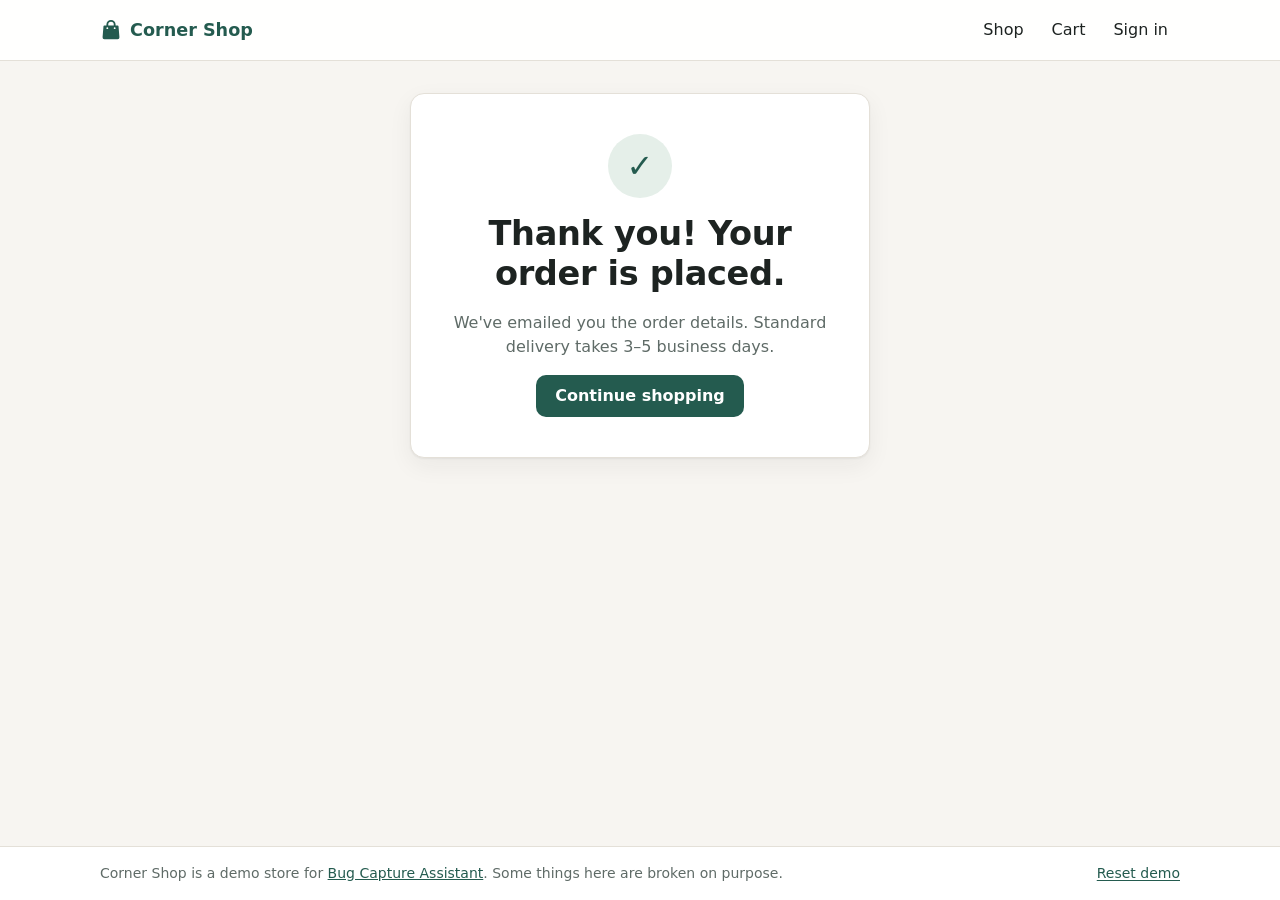
==== demo/order-confirmation/index.html @ e7c52d7b "Add Corner Shop, a demo store with hidden planted bugs. A small static store to show the extension o" ====
<!doctype html>
<html lang="en">
  <head>
    <meta charset="utf-8" />
    <meta name="viewport" content="width=device-width, initial-scale=1" />
    <title>Order placed | Corner Shop</title>
    <link rel="icon" href="../assets/favicon.svg" type="image/svg+xml" />
    <link rel="stylesheet" href="../assets/styles.css" />
    <script type="module">
      import { renderChrome } from '../assets/app.js';
      renderChrome('order-confirmation');
    </script>
  </head>
  <body>
    <header class="site-header" id="site-header"></header>
    <main class="container page page--narrow">
      <section class="card confirm-card">
        <div class="confirm-icon" aria-hidden="true">✓</div>
        <h1>Thank you! Your order is placed.</h1>
        <p class="muted">We've emailed you the order details. Standard delivery takes 3–5 business days.</p>
        <a class="btn btn-primary" href="../shop/">Continue shopping</a>
      </section>
    </main>
    <footer class="site-footer" id="site-footer"></footer>
  </body>
</html>
---- demo/assets/styles.css ----
:root {
  --bg: #f7f5f1;
  --surface: #ffffff;
  --text: #1d2321;
  --muted: #5f6b67;
  --line: #e4e0d8;
  --accent: #245b4f;
  --accent-hover: #1b473d;
  --accent-soft: #e5efe9;
  --danger: #b42318;
  --danger-soft: #fdecea;
  --danger-line: #f5c2bc;
  --success: #17663a;
  --warning-soft: #fff4dc;
  --radius: 14px;
  --shadow: 0 1px 2px rgb(29 35 33 / 6%), 0 8px 24px rgb(29 35 33 / 6%);
  color-scheme: light;
}

* {
  box-sizing: border-box;
}

[hidden] {
  display: none !important;
}

body {
  margin: 0;
  min-height: 100vh;
  display: flex;
  flex-direction: column;
  background: var(--bg);
  color: var(--text);
  font: 16px/1.5 system-ui, -apple-system, 'Segoe UI', Roboto, Helvetica, Arial, sans-serif;
}

a {
  color: var(--accent);
}

h1,
h2,
h3 {
  line-height: 1.2;
  margin: 0 0 0.5em;
}

h1 {
  font-size: clamp(1.6rem, 3vw, 2.1rem);
  letter-spacing: -0.01em;
}

h2 {
  font-size: 1.15rem;
}

h3 {
  font-size: 1rem;
}

code {
  padding: 0.1em 0.35em;
  border-radius: 6px;
  background: var(--accent-soft);
  font-size: 0.9em;
}

.container {
  width: min(1080px, 100% - 32px);
  margin-inline: auto;
}

.page {
  flex: 1;
  padding-block: 32px 48px;
}

.page--narrow {
  width: min(460px, 100% - 32px);
}

.muted {
  color: var(--muted);
}

.small {
  font-size: 0.875rem;
}

.center {
  text-align: center;
}

.stack {
  display: flex;
  flex-direction: column;
  gap: 16px;
}

/* ---------------------------------------------------------------- header */

.site-header {
  position: sticky;
  top: 0;
  z-index: 10;
  background: rgb(255 255 255 / 92%);
  backdrop-filter: blur(8px);
  border-bottom: 1px solid var(--line);
}

.header-inner {
  display: flex;
  align-items: center;
  justify-content: space-between;
  min-height: 60px;
  gap: 16px;
}

.logo {
  display: inline-flex;
  align-items: center;
  gap: 8px;
  color: var(--accent);
  font-weight: 700;
  font-size: 1.1rem;
  text-decoration: none;
}

.site-nav {
  display: flex;
  align-items: center;
  gap: 4px;
}

.site-nav a {
  display: inline-flex;
  align-items: center;
  gap: 6px;
  padding: 6px 12px;
  border-radius: 999px;
  color: var(--text);
  text-decoration: none;
  font-weight: 500;
}

.site-nav a:hover,
.site-nav a[aria-current='page'] {
  background: var(--accent-soft);
  color: var(--accent);
}

.cart-badge {
  min-width: 20px;
  padding: 0 6px;
  border-radius: 999px;
  background: var(--accent);
  color: #fff;
  font-size: 0.75rem;
  line-height: 20px;
  text-align: center;
}

.cart-badge[hidden] {
  display: none;
}

.user-chip {
  margin-left: 6px;
  padding: 6px 12px;
  border-radius: 999px;
  background: var(--bg);
  border: 1px solid var(--line);
  font-size: 0.875rem;
}

/* ---------------------------------------------------------------- footer */

.site-footer {
  border-top: 1px solid var(--line);
  background: var(--surface);
  font-size: 0.875rem;
  color: var(--muted);
}

.footer-inner {
  display: flex;
  flex-wrap: wrap;
  align-items: center;
  justify-content: space-between;
  gap: 8px 24px;
  padding-block: 16px;
}

.footer-inner p {
  margin: 0;
}

/* --------------------------------------------------------------- buttons */

.btn {
  display: inline-flex;
  align-items: center;
  justify-content: center;
  gap: 8px;
  min-height: 42px;
  padding: 0 18px;
  border: 1px solid transparent;
  border-radius: 10px;
  font: inherit;
  font-weight: 600;
  text-decoration: none;
  cursor: pointer;
  transition: background-color 0.15s, border-color 0.15s;
}

.btn:disabled,
.btn.is-disabled {
  opacity: 0.55;
  cursor: not-allowed;
}

.btn-primary {
  background: var(--accent);
  color: #fff;
}

.btn-primary:not(:disabled):hover {
  background: var(--accent-hover);
}

.btn-secondary {
  background: var(--surface);
  border-color: var(--line);
  color: var(--text);
}

.btn-secondary:not(:disabled):hover {
  border-color: var(--accent);
  color: var(--accent);
}

.btn-block {
  width: 100%;
}

.btn-large {
  min-height: 50px;
  padding: 0 28px;
  font-size: 1.05rem;
}

.link-button {
  padding: 0;
  border: 0;
  background: none;
  color: var(--accent);
  font: inherit;
  cursor: pointer;
  text-decoration: underline;
  text-underline-offset: 2px;
}

/* ----------------------------------------------------------------- cards */

.card {
  background: var(--surface);
  border: 1px solid var(--line);
  border-radius: var(--radius);
  box-shadow: var(--shadow);
  padding: 24px;
}

.two-columns {
  display: grid;
  grid-template-columns: minmax(0, 1fr) 340px;
  gap: 24px;
  align-items: start;
}

@media (max-width: 860px) {
  .two-columns {
    grid-template-columns: 1fr;
  }
}

/* ----------------------------------------------------------------- forms */

.field {
  display: flex;
  flex-direction: column;
  gap: 6px;
  font-size: 0.9rem;
  font-weight: 500;
}

.field input {
  min-height: 42px;
  width: 100%;
  padding: 0 12px;
  border: 1px solid var(--line);
  border-radius: 10px;
  background: #fff;
  font: inherit;
  font-weight: 400;
  color: var(--text);
}

.field input:focus {
  outline: 2px solid var(--accent);
  outline-offset: 1px;
  border-color: transparent;
}

.field input[aria-invalid='true'] {
  border-color: var(--danger);
  background: var(--danger-soft);
}

.field-row {
  display: flex;
  gap: 8px;
}

.field-hint {
  min-height: 1.25em;
  margin: 6px 0 0;
  font-size: 0.85rem;
  color: var(--muted);
}

.field-hint--error {
  color: var(--danger);
}

.field-hint--success {
  color: var(--success);
}

.form-grid {
  display: grid;
  grid-template-columns: 1fr 1fr;
  gap: 14px;
}

.field--wide {
  grid-column: 1 / -1;
}

.form-alert {
  padding: 10px 14px;
  border: 1px solid var(--danger-line);
  border-radius: 10px;
  background: var(--danger-soft);
  color: var(--danger);
  font-size: 0.9rem;
}

.hint {
  margin: 20px 0 6px;
  padding: 10px 14px;
  border-radius: 10px;
  background: var(--warning-soft);
  font-size: 0.9rem;
}

/* --------------------------------------------------------------- sign in */

.auth-card h1 {
  margin-bottom: 4px;
}

.auth-card form {
  margin-top: 20px;
}

/* ------------------------------------------------------------------ shop */

.hero {
  padding: 32px;
  margin-bottom: 32px;
  border-radius: var(--radius);
  background: linear-gradient(120deg, #e5efe9 0%, #f3ead9 100%);
}

.hero h1 {
  max-width: 560px;
}

.hero p {
  margin: 0;
}

.eyebrow {
  margin: 0 0 6px;
  color: var(--accent);
  font-size: 0.8rem;
  font-weight: 700;
  letter-spacing: 0.08em;
  text-transform: uppercase;
}

.search-form {
  display: flex;
  gap: 8px;
  max-width: 520px;
  margin-bottom: 28px;
}

.search-form input {
  flex: 1;
  min-height: 42px;
  padding: 0 14px;
  border: 1px solid var(--line);
  border-radius: 10px;
  background: #fff;
  font: inherit;
}

.search-form input:focus {
  outline: 2px solid var(--accent);
  outline-offset: 1px;
  border-color: transparent;
}

.product-grid > .empty {
  grid-column: 1 / -1;
  padding: 40px 24px;
}

.visually-hidden {
  position: absolute;
  width: 1px;
  height: 1px;
  overflow: hidden;
  clip: rect(0 0 0 0);
  white-space: nowrap;
}

.section-head {
  display: flex;
  align-items: baseline;
  justify-content: space-between;
  margin-bottom: 16px;
}

.section-head h2 {
  margin: 0;
}

.product-grid {
  display: grid;
  grid-template-columns: repeat(auto-fill, minmax(220px, 1fr));
  gap: 20px;
}

.product-card {
  display: flex;
  flex-direction: column;
  overflow: hidden;
  background: var(--surface);
  border: 1px solid var(--line);
  border-radius: var(--radius);
  box-shadow: var(--shadow);
}

.product-art {
  position: relative;
  display: grid;
  place-items: center;
  aspect-ratio: 4 / 3;
  background: var(--art, var(--accent-soft));
}

.product-emoji {
  font-size: 64px;
  line-height: 1;
}

.badge {
  position: absolute;
  top: 12px;
  left: 12px;
  padding: 2px 10px;
  border-radius: 999px;
  font-size: 0.8rem;
  font-weight: 700;
}

.badge--sale {
  background: var(--danger);
  color: #fff;
}

.product-body {
  display: flex;
  flex: 1;
  flex-direction: column;
  gap: 4px;
  padding: 16px;
}

.product-body h3 {
  margin: 0;
}

.price {
  display: flex;
  align-items: baseline;
  gap: 8px;
  margin: 0 0 12px;
}

.price s {
  color: var(--muted);
  font-size: 0.9rem;
}

.product-body .btn {
  margin-top: auto;
}

/* ------------------------------------------------------------------ cart */

.list-card {
  padding: 8px 24px;
}

.cart-row {
  display: grid;
  grid-template-columns: 56px minmax(0, 1fr) auto 90px;
  align-items: center;
  gap: 16px;
  padding-block: 16px;
  border-bottom: 1px solid var(--line);
}

.cart-row:last-child {
  border-bottom: 0;
}

.thumb {
  display: grid;
  place-items: center;
  width: 56px;
  height: 56px;
  border-radius: 12px;
  background: var(--art, var(--accent-soft));
  font-size: 28px;
}

.cart-row-info {
  display: flex;
  flex-direction: column;
  align-items: flex-start;
  gap: 2px;
}

.cart-row-info .link-button {
  font-size: 0.85rem;
}

.cart-row-total {
  text-align: right;
}

.qty {
  display: inline-flex;
  align-items: center;
  border: 1px solid var(--line);
  border-radius: 10px;
}

.qty-button {
  width: 34px;
  height: 34px;
  border: 0;
  background: none;
  font: inherit;
  font-size: 1.1rem;
  cursor: pointer;
}

.qty-value {
  min-width: 24px;
  text-align: center;
}

.empty {
  padding: 32px 0;
  text-align: center;
}

.summary-card {
  position: sticky;
  top: 84px;
}

.totals {
  margin: 0 0 20px;
}

.totals > div {
  display: flex;
  justify-content: space-between;
  padding-block: 6px;
}

.totals dt,
.totals dd {
  margin: 0;
}

.totals-total {
  margin-top: 6px;
  padding-top: 12px !important;
  border-top: 1px solid var(--line);
  font-size: 1.1rem;
  font-weight: 700;
}

.promo-form {
  margin-bottom: 16px;
}

/* -------------------------------------------------------------- checkout */

.form-card h2 {
  margin-bottom: 16px;
}

.options {
  display: flex;
  flex-direction: column;
  gap: 10px;
}

.option {
  display: flex;
  align-items: center;
  gap: 12px;
  padding: 14px 16px;
  border: 1px solid var(--line);
  border-radius: 12px;
  cursor: pointer;
}

.option:has(input:checked) {
  border-color: var(--accent);
  background: var(--accent-soft);
}

.option input {
  accent-color: var(--accent);
}

.option-text {
  display: flex;
  flex: 1;
  flex-direction: column;
}

.option-text small {
  color: var(--muted);
}

.option-price {
  font-weight: 600;
}

.notice {
  margin-top: 14px;
  padding: 12px 16px;
  border-radius: 12px;
  font-size: 0.9rem;
}

.notice--error {
  border: 1px solid var(--danger-line);
  background: var(--danger-soft);
  color: var(--danger);
}

.order-lines {
  display: flex;
  flex-direction: column;
  gap: 8px;
  margin-bottom: 12px;
  padding-bottom: 12px;
  border-bottom: 1px solid var(--line);
}

.order-line {
  display: flex;
  justify-content: space-between;
  gap: 12px;
  font-size: 0.95rem;
}

/* ---------------------------------------------------------- confirmation */

.confirm-card {
  text-align: center;
  padding-block: 40px;
}

.confirm-icon {
  display: grid;
  place-items: center;
  width: 64px;
  height: 64px;
  margin: 0 auto 16px;
  border-radius: 50%;
  background: var(--accent-soft);
  color: var(--accent);
  font-size: 32px;
  font-weight: 700;
}

/* ---------------------------------------------------------------- toasts */

.toast-region {
  position: fixed;
  right: 20px;
  bottom: 20px;
  z-index: 50;
  display: flex;
  flex-direction: column;
  gap: 10px;
  max-width: min(380px, 100% - 40px);
}

.toast {
  padding: 12px 16px;
  border-radius: 12px;
  box-shadow: 0 10px 30px rgb(29 35 33 / 18%);
  font-size: 0.95rem;
  animation: toast-in 0.2s ease-out;
  transition: opacity 0.4s, transform 0.4s;
}

.toast--success {
  background: var(--text);
  color: #fff;
}

.toast--error {
  background: var(--danger);
  color: #fff;
}

.toast--warning {
  background: var(--warning-soft);
  color: var(--text);
  border: 1px solid #f0d58c;
}

.toast--leaving {
  opacity: 0;
  transform: translateY(8px);
}

@keyframes toast-in {
  from {
    opacity: 0;
    transform: translateY(8px);
  }
}

/* --------------------------------------------------------------- landing */

.landing {
  display: flex;
  flex-direction: column;
  gap: 24px;
  max-width: 820px;
}

.landing-hero {
  padding: 40px 0 16px;
}

.landing-hero h1 {
  margin-top: 4px;
  font-size: clamp(2rem, 5vw, 2.8rem);
}

.lead {
  max-width: 620px;
  margin: 0 0 24px;
  font-size: 1.15rem;
  color: var(--muted);
}

.steps {
  margin: 0 0 16px;
  padding-left: 1.25em;
}

.steps li {
  margin-bottom: 6px;
}

.spoilers summary {
  font-weight: 600;
  cursor: pointer;
}

.table-wrap {
  margin-top: 16px;
  overflow-x: auto;
}

table {
  width: 100%;
  border-collapse: collapse;
  font-size: 0.92rem;
}

th,
td {
  padding: 10px 12px;
  border-bottom: 1px solid var(--line);
  text-align: left;
  vertical-align: top;
}

th {
  color: var(--muted);
  font-weight: 600;
}

@media (max-width: 560px) {
  .cart-row {
    grid-template-columns: 48px minmax(0, 1fr) auto;
  }

  .cart-row-total {
    display: none;
  }

  .form-grid {
    grid-template-columns: 1fr;
  }

  .hero {
    padding: 24px;
  }
}
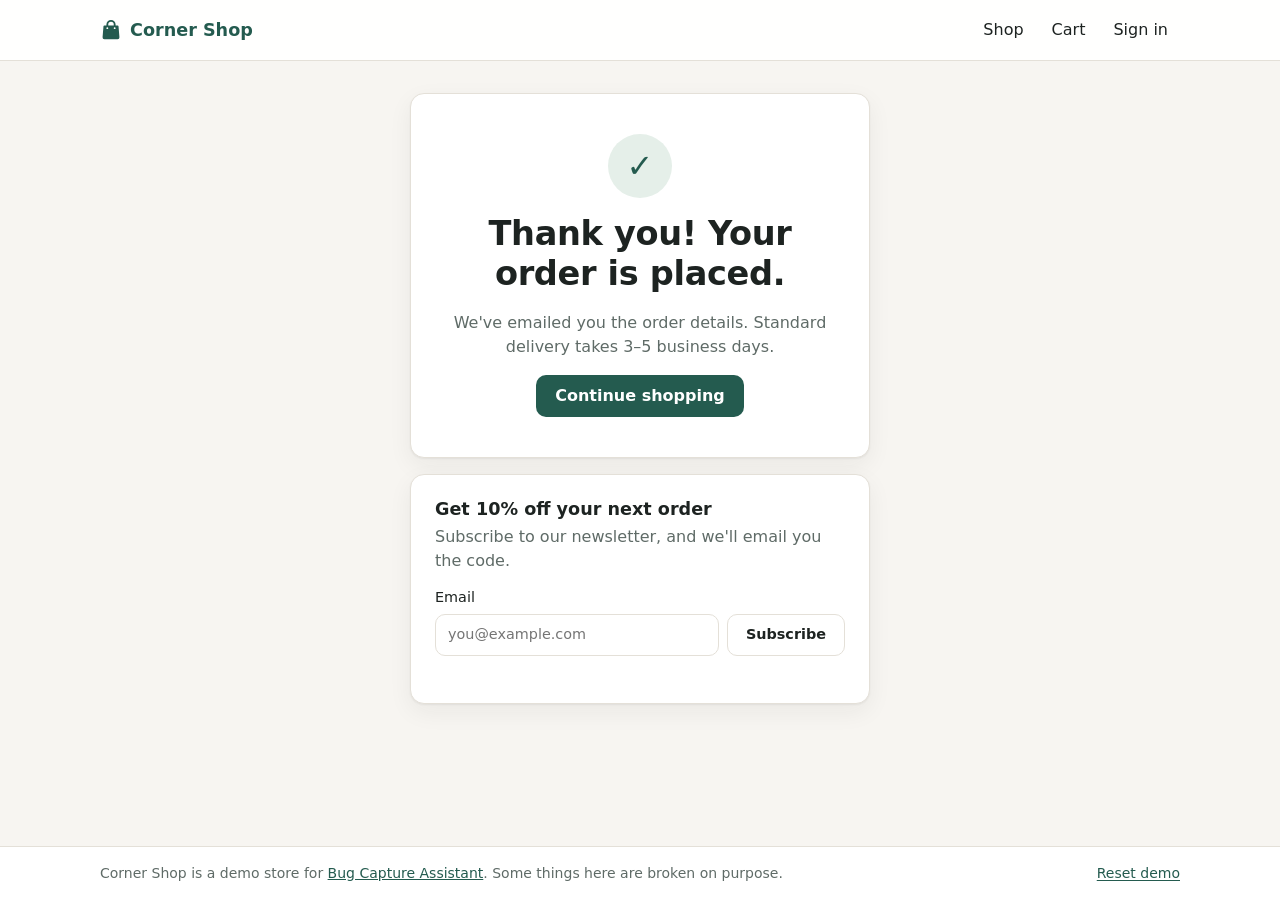
==== commit 0e85c5d9: "Release 0.3.0 and Corner Shop bug 6: an error hidden inside HTTP 200. The extension now catches erro" ====
--- a/demo/order-confirmation/index.html
+++ b/demo/order-confirmation/index.html
@@ -6,10 +6,7 @@
     <title>Order placed | Corner Shop</title>
     <link rel="icon" href="../assets/favicon.svg" type="image/svg+xml" />
     <link rel="stylesheet" href="../assets/styles.css" />
-    <script type="module">
-      import { renderChrome } from '../assets/app.js';
-      renderChrome('order-confirmation');
-    </script>
+    <script type="module" src="../assets/pages/order-confirmation.js"></script>
   </head>
   <body>
     <header class="site-header" id="site-header"></header>
@@ -20,6 +17,21 @@
         <p class="muted">We've emailed you the order details. Standard delivery takes 3–5 business days.</p>
         <a class="btn btn-primary" href="../shop/">Continue shopping</a>
       </section>
+
+      <section class="card newsletter-card" aria-labelledby="newsletter-title">
+        <h2 id="newsletter-title">Get 10% off your next order</h2>
+        <p class="muted">Subscribe to our newsletter, and we'll email you the code.</p>
+        <form id="newsletter-form" novalidate>
+          <div class="field">
+            <label for="newsletter-email">Email</label>
+            <span class="field-row">
+              <input id="newsletter-email" name="email" type="email" autocomplete="email" placeholder="you@example.com" />
+              <button class="btn btn-secondary" type="submit">Subscribe</button>
+            </span>
+          </div>
+          <p id="newsletter-message" class="field-hint" role="status"></p>
+        </form>
+      </section>
     </main>
     <footer class="site-footer" id="site-footer"></footer>
   </body>
--- a/demo/assets/styles.css
+++ b/demo/assets/styles.css
@@ -704,6 +704,19 @@
   padding-block: 40px;
 }
 
+.newsletter-card {
+  margin-top: 16px;
+}
+
+.newsletter-card h2 {
+  margin: 0 0 4px;
+  font-size: 1.1rem;
+}
+
+.newsletter-card .muted {
+  margin: 0 0 14px;
+}
+
 .confirm-icon {
   display: grid;
   place-items: center;
